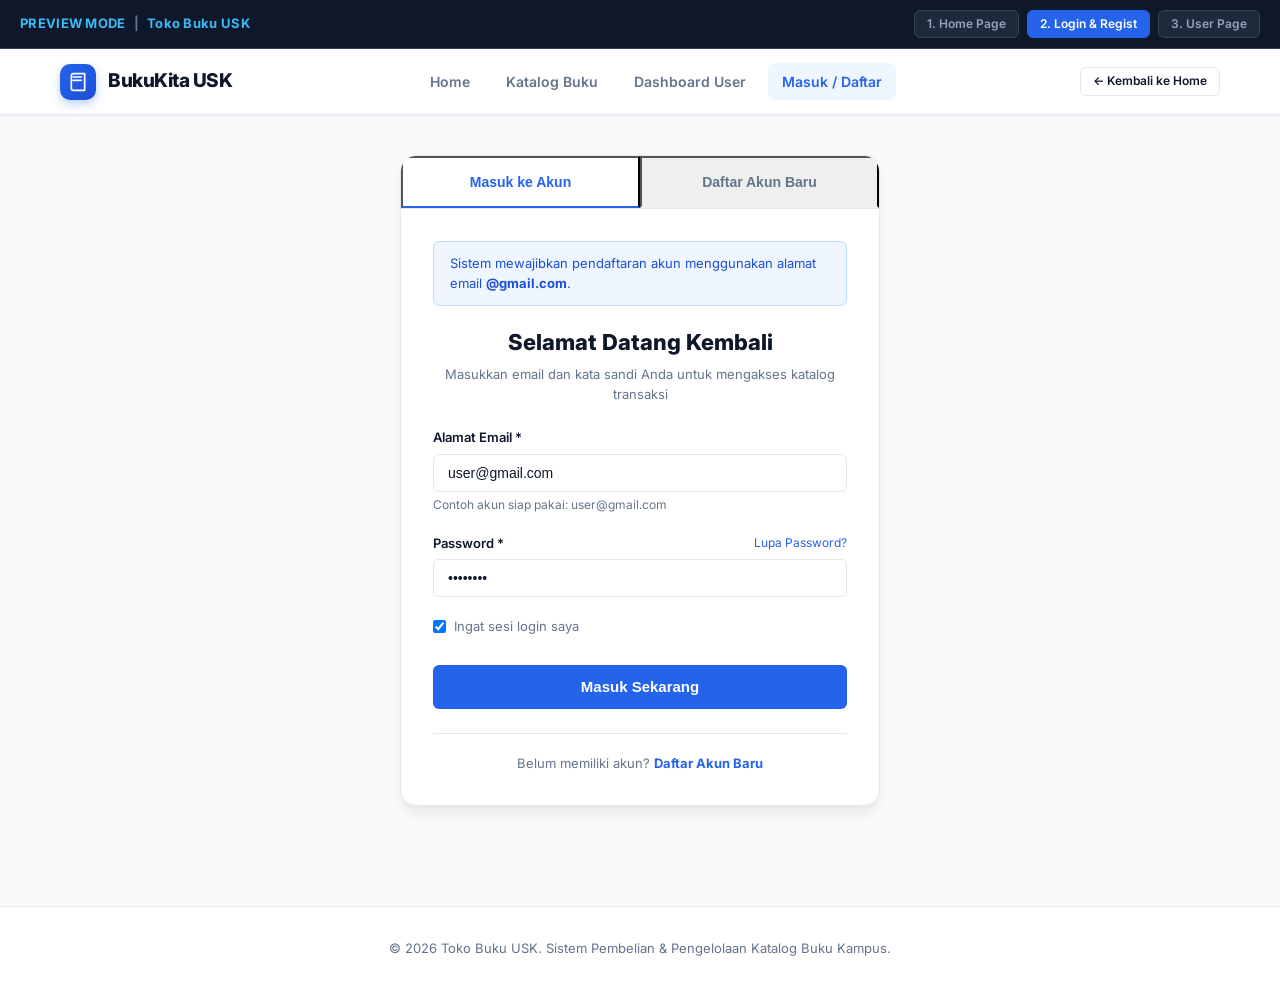
==== auth.html @ 853ed067 "first commit: frontend preview Toko Buku USK" ====
<!DOCTYPE html>
<html lang="id">
<head>
    <meta charset="UTF-8">
    <meta name="viewport" content="width=device-width, initial-scale=1.0">
    <title>Masuk &amp; Daftar Akun - Toko Buku USK</title>
    <link rel="preconnect" href="https://fonts.googleapis.com">
    <link rel="preconnect" href="https://fonts.gstatic.com" crossorigin>
    <link href="https://fonts.googleapis.com/css2?family=Inter:wght@400;500;600;700;800&display=swap" rel="stylesheet">
    <link rel="stylesheet" href="css/style.css">
</head>
<body>
    <div class="preview-bar">
        <div class="preview-bar-brand">
            <span>PREVIEW MODE</span>
            <span style="color: #64748b;">|</span>
            <span>Toko Buku USK</span>
        </div>
        <div class="preview-bar-links">
            <a href="index.html" class="preview-bar-link">1. Home Page</a>
            <a href="auth.html" class="preview-bar-link active">2. Login &amp; Regist</a>
            <a href="user.html" class="preview-bar-link">3. User Page</a>
        </div>
    </div>

    <header class="main-header">
        <div class="header-container">
            <a href="index.html" class="logo-brand">
                <div class="logo-icon">
                    <svg width="20" height="20" viewBox="0 0 24 24" fill="none" stroke="currentColor" stroke-width="2" stroke-linecap="round" stroke-linejoin="round"><path d="M4 19.5v-15A2.5 2.5 0 0 1 6.5 2H20v20H6.5a2.5 2.5 0 0 1-2.5-2.5Z"/><path d="M6 6h10"/><path d="M6 10h10"/></svg>
                </div>
                <span>BukuKita USK</span>
            </a>

            <nav class="main-nav">
                <a href="index.html" class="nav-item">Home</a>
                <a href="index.html#katalog" class="nav-item">Katalog Buku</a>
                <a href="user.html" class="nav-item">Dashboard User</a>
                <a href="auth.html" class="nav-item active">Masuk / Daftar</a>
            </nav>

            <div class="header-actions">
                <a href="index.html" class="btn btn-secondary btn-sm">&larr; Kembali ke Home</a>
            </div>
        </div>
    </header>

    <div class="auth-wrapper">
        <div class="auth-card">
            <div class="auth-tabs">
                <button type="button" class="auth-tab active" id="tab-btn-login" onclick="switchAuthTab('login')">
                    Masuk ke Akun
                </button>
                <button type="button" class="auth-tab" id="tab-btn-register" onclick="switchAuthTab('register')">
                    Daftar Akun Baru
                </button>
            </div>

            <div class="auth-body">
                <div id="auth-alert" class="alert alert-info" style="display: flex;">
                    <span>Sistem mewajibkan pendaftaran akun menggunakan alamat email <strong>@gmail.com</strong>.</span>
                </div>

                <div id="form-login-box">
                    <div style="margin-bottom: 24px; text-align: center;">
                        <h2 style="font-size: 22px; font-weight: 800; color: var(--text-main); margin-bottom: 6px;">Selamat Datang Kembali</h2>
                        <p style="font-size: 13px; color: var(--text-muted);">Masukkan email dan kata sandi Anda untuk mengakses katalog transaksi</p>
                    </div>

                    <form onsubmit="handleLoginSubmit(event)">
                        <div class="form-group">
                            <label class="form-label" for="login-email">Alamat Email *</label>
                            <input type="email" id="login-email" class="form-control" placeholder="user@gmail.com" value="user@gmail.com" required>
                            <div class="form-hint">Contoh akun siap pakai: user@gmail.com</div>
                        </div>

                        <div class="form-group">
                            <div style="display: flex; justify-content: space-between; align-items: center; margin-bottom: 6px;">
                                <label class="form-label" for="login-password" style="margin-bottom: 0;">Password *</label>
                                <a href="javascript:void(0)" onclick="showToast('Fitur reset password tersedia melalui kontak administrator')" style="font-size: 12px;">Lupa Password?</a>
                            </div>
                            <input type="password" id="login-password" class="form-control" value="user1234" required>
                        </div>

                        <div class="form-group" style="display: flex; align-items: center; gap: 8px;">
                            <input type="checkbox" id="remember-me" checked>
                            <label for="remember-me" style="font-size: 13px; color: var(--text-muted); cursor: pointer;">Ingat sesi login saya</label>
                        </div>

                        <button type="submit" class="btn btn-primary btn-block btn-lg" style="margin-top: 8px;">
                            Masuk Sekarang
                        </button>
                    </form>

                    <div style="margin-top: 24px; padding-top: 20px; border-top: 1px solid var(--border-color); text-align: center; font-size: 13px; color: var(--text-muted);">
                        Belum memiliki akun? <a href="javascript:void(0)" onclick="switchAuthTab('register')" style="font-weight: 700;">Daftar Akun Baru</a>
                    </div>
                </div>

                <div id="form-register-box" style="display: none;">
                    <div style="margin-bottom: 24px; text-align: center;">
                        <h2 style="font-size: 22px; font-weight: 800; color: var(--text-main); margin-bottom: 6px;">Buat Akun Pelanggan</h2>
                        <p style="font-size: 13px; color: var(--text-muted);">Daftarkan identitas Anda untuk memesan buku dan memantau status pesanan</p>
                    </div>

                    <form onsubmit="handleRegisterSubmit(event)">
                        <div class="form-group">
                            <label class="form-label" for="reg-nama">Nama Lengkap *</label>
                            <input type="text" id="reg-nama" class="form-control" placeholder="Contoh: Muhammad Fadhil" value="Muhammad Fadhil" required>
                        </div>

                        <div class="form-group">
                            <label class="form-label" for="reg-email">Alamat Email (@gmail.com) *</label>
                            <input type="email" id="reg-email" class="form-control" placeholder="nama.anda@gmail.com" value="fadhil.usk@gmail.com" required>
                            <div class="form-hint" style="color: #2563eb; font-weight: 600;">Wajib berakhiran domain @gmail.com</div>
                        </div>

                        <div class="form-group">
                            <label class="form-label" for="reg-password">Password (Minimal 8 Karakter) *</label>
                            <input type="password" id="reg-password" class="form-control" placeholder="Minimal 8 karakter" value="fadhil1234" required>
                        </div>

                        <div class="form-group">
                            <label class="form-label" for="reg-password-confirm">Konfirmasi Password *</label>
                            <input type="password" id="reg-password-confirm" class="form-control" placeholder="Ulangi password di atas" value="fadhil1234" required>
                        </div>

                        <div class="form-group" style="display: flex; align-items: flex-start; gap: 8px;">
                            <input type="checkbox" id="terms-agree" checked required style="margin-top: 3px;">
                            <label for="terms-agree" style="font-size: 12px; color: var(--text-muted); cursor: pointer; line-height: 1.4;">
                                Saya menyetujui seluruh ketentuan layanan dan privasi data pemesanan di Toko Buku USK.
                            </label>
                        </div>

                        <button type="submit" class="btn btn-primary btn-block btn-lg" style="margin-top: 8px;">
                            Daftarkan Akun
                        </button>
                    </form>

                    <div style="margin-top: 24px; padding-top: 20px; border-top: 1px solid var(--border-color); text-align: center; font-size: 13px; color: var(--text-muted);">
                        Sudah memiliki akun terdaftar? <a href="javascript:void(0)" onclick="switchAuthTab('login')" style="font-weight: 700;">Masuk di Sini</a>
                    </div>
                </div>
            </div>
        </div>
    </div>

    <footer class="footer">
        <p>&copy; 2026 Toko Buku USK. Sistem Pembelian &amp; Pengelolaan Katalog Buku Kampus.</p>
    </footer>

    <script src="js/app.js"></script>
</body>
</html>
---- css/style.css ----
:root {
    --primary: #2563eb;
    --primary-hover: #1d4ed8;
    --primary-light: #eff6ff;
    --primary-border: #bfdbfe;
    --success: #16a34a;
    --success-light: #f0fdf4;
    --success-border: #bbf7d0;
    --warning: #d97706;
    --warning-light: #fffbeb;
    --warning-border: #fde68a;
    --danger: #dc2626;
    --danger-light: #fef2f2;
    --danger-border: #fecaca;
    --background: #f8fafc;
    --surface: #ffffff;
    --surface-secondary: #f1f5f9;
    --text-main: #0f172a;
    --text-muted: #64748b;
    --text-light: #94a3b8;
    --border-color: #e2e8f0;
    --border-dark: #cbd5e1;
    --radius-sm: 6px;
    --radius: 10px;
    --radius-lg: 16px;
    --radius-full: 9999px;
    --shadow-sm: 0 1px 2px 0 rgba(0, 0, 0, 0.05);
    --shadow: 0 4px 6px -1px rgba(0, 0, 0, 0.06), 0 2px 4px -2px rgba(0, 0, 0, 0.04);
    --shadow-md: 0 10px 15px -3px rgba(0, 0, 0, 0.08), 0 4px 6px -4px rgba(0, 0, 0, 0.03);
    --shadow-lg: 0 20px 25px -5px rgba(0, 0, 0, 0.08), 0 8px 10px -6px rgba(0, 0, 0, 0.03);
    --transition: all 0.2s ease-in-out;
}

* {
    box-sizing: border-box;
    margin: 0;
    padding: 0;
}

body {
    font-family: 'Inter', system-ui, -apple-system, BlinkMacSystemFont, 'Segoe UI', Roboto, sans-serif;
    background-color: var(--background);
    color: var(--text-main);
    line-height: 1.5;
    -webkit-font-smoothing: antialiased;
}

a {
    color: var(--primary);
    text-decoration: none;
    transition: var(--transition);
}

a:hover {
    color: var(--primary-hover);
}

.preview-bar {
    background: #0f172a;
    color: #e2e8f0;
    font-size: 13px;
    padding: 10px 20px;
    display: flex;
    justify-content: space-between;
    align-items: center;
    border-bottom: 1px solid #334155;
    position: sticky;
    top: 0;
    z-index: 1000;
}

.preview-bar-brand {
    display: flex;
    align-items: center;
    gap: 8px;
    font-weight: 700;
    color: #38bdf8;
    letter-spacing: 0.3px;
}

.preview-bar-links {
    display: flex;
    gap: 8px;
}

.preview-bar-link {
    color: #94a3b8;
    padding: 4px 12px;
    border-radius: var(--radius-sm);
    font-size: 12px;
    font-weight: 600;
    background: #1e293b;
    border: 1px solid #334155;
    transition: var(--transition);
}

.preview-bar-link:hover,
.preview-bar-link.active {
    color: #ffffff;
    background: #2563eb;
    border-color: #2563eb;
}

.main-header {
    background: var(--surface);
    border-bottom: 1px solid var(--border-color);
    position: sticky;
    top: 41px;
    z-index: 900;
    box-shadow: var(--shadow-sm);
}

.header-container {
    max-width: 1200px;
    margin: 0 auto;
    padding: 14px 20px;
    display: flex;
    justify-content: space-between;
    align-items: center;
    gap: 20px;
}

.logo-brand {
    display: flex;
    align-items: center;
    gap: 12px;
    font-size: 19px;
    font-weight: 800;
    color: var(--text-main);
    letter-spacing: -0.5px;
}

.logo-icon {
    width: 36px;
    height: 36px;
    border-radius: var(--radius);
    background: linear-gradient(135deg, #2563eb, #1d4ed8);
    display: flex;
    align-items: center;
    justify-content: center;
    color: #ffffff;
    box-shadow: 0 4px 10px rgba(37, 99, 235, 0.3);
}

.main-nav {
    display: flex;
    align-items: center;
    gap: 8px;
}

.nav-item {
    padding: 8px 14px;
    font-size: 14px;
    font-weight: 600;
    color: var(--text-muted);
    border-radius: var(--radius-sm);
    transition: var(--transition);
}

.nav-item:hover,
.nav-item.active {
    color: var(--primary);
    background: var(--primary-light);
}

.header-actions {
    display: flex;
    align-items: center;
    gap: 12px;
}

.cart-button {
    position: relative;
    width: 40px;
    height: 40px;
    border-radius: var(--radius-sm);
    background: var(--surface-secondary);
    border: 1px solid var(--border-color);
    display: flex;
    align-items: center;
    justify-content: center;
    color: var(--text-main);
    cursor: pointer;
    transition: var(--transition);
}

.cart-button:hover {
    background: var(--primary-light);
    color: var(--primary);
    border-color: var(--primary-border);
}

.cart-count {
    position: absolute;
    top: -5px;
    right: -5px;
    background: var(--danger);
    color: #ffffff;
    font-size: 11px;
    font-weight: 800;
    width: 19px;
    height: 19px;
    border-radius: 50%;
    display: flex;
    align-items: center;
    justify-content: center;
    border: 2px solid var(--surface);
}

.user-profile-badge {
    display: flex;
    align-items: center;
    gap: 10px;
    padding: 6px 12px;
    background: var(--surface-secondary);
    border: 1px solid var(--border-color);
    border-radius: var(--radius-full);
}

.user-avatar {
    width: 28px;
    height: 28px;
    border-radius: 50%;
    background: var(--primary);
    color: #ffffff;
    font-size: 12px;
    font-weight: 700;
    display: flex;
    align-items: center;
    justify-content: center;
}

.user-name {
    font-size: 13px;
    font-weight: 600;
    color: var(--text-main);
}

.role-tag {
    font-size: 10px;
    font-weight: 700;
    padding: 2px 8px;
    border-radius: var(--radius-full);
    text-transform: uppercase;
    background: #dbeafe;
    color: #1e40af;
}

.btn {
    display: inline-flex;
    align-items: center;
    justify-content: center;
    gap: 8px;
    font-size: 14px;
    font-weight: 600;
    padding: 10px 18px;
    border-radius: var(--radius-sm);
    border: 1px solid transparent;
    cursor: pointer;
    transition: var(--transition);
    text-decoration: none;
    line-height: 1.2;
}

.btn-primary {
    background: var(--primary);
    color: #ffffff;
}

.btn-primary:hover {
    background: var(--primary-hover);
    color: #ffffff;
    box-shadow: 0 4px 12px rgba(37, 99, 235, 0.25);
}

.btn-secondary {
    background: var(--surface);
    color: var(--text-main);
    border-color: var(--border-color);
}

.btn-secondary:hover {
    background: var(--surface-secondary);
    color: var(--text-main);
}

.btn-success {
    background: var(--success);
    color: #ffffff;
}

.btn-success:hover {
    background: #15803d;
    color: #ffffff;
}

.btn-danger {
    background: var(--danger);
    color: #ffffff;
}

.btn-danger:hover {
    background: #b91c1c;
    color: #ffffff;
}

.btn-outline {
    background: transparent;
    color: var(--primary);
    border-color: var(--primary);
}

.btn-outline:hover {
    background: var(--primary-light);
    color: var(--primary-hover);
}

.btn-sm {
    padding: 6px 12px;
    font-size: 12px;
}

.btn-lg {
    padding: 12px 24px;
    font-size: 15px;
}

.btn-block {
    width: 100%;
}

.container {
    max-width: 1200px;
    margin: 0 auto;
    padding: 32px 20px;
}

.hero-section {
    background: linear-gradient(135deg, #1e3a8a, #0f172a);
    color: #ffffff;
    border-radius: var(--radius-lg);
    padding: 56px 40px;
    margin-bottom: 40px;
    position: relative;
    overflow: hidden;
    box-shadow: var(--shadow-lg);
}

.hero-content {
    max-width: 650px;
    position: relative;
    z-index: 2;
}

.hero-tag {
    display: inline-flex;
    align-items: center;
    gap: 6px;
    background: rgba(255, 255, 255, 0.12);
    border: 1px solid rgba(255, 255, 255, 0.2);
    color: #93c5fd;
    font-size: 12px;
    font-weight: 700;
    padding: 6px 14px;
    border-radius: var(--radius-full);
    margin-bottom: 20px;
    letter-spacing: 0.5px;
}

.hero-title {
    font-size: 38px;
    font-weight: 800;
    line-height: 1.2;
    margin-bottom: 16px;
    letter-spacing: -0.8px;
}

.hero-subtitle {
    font-size: 16px;
    color: #cbd5e1;
    margin-bottom: 28px;
    line-height: 1.6;
}

.hero-search-box {
    display: flex;
    gap: 8px;
    background: #ffffff;
    padding: 6px;
    border-radius: var(--radius);
    box-shadow: 0 10px 25px rgba(0, 0, 0, 0.2);
}

.hero-search-input {
    flex: 1;
    border: none;
    outline: none;
    padding: 10px 16px;
    font-size: 15px;
    color: var(--text-main);
    background: transparent;
}

.features-grid {
    display: grid;
    grid-template-columns: repeat(auto-fit, minmax(280px, 1fr));
    gap: 20px;
    margin-bottom: 40px;
}

.feature-card {
    background: var(--surface);
    border: 1px solid var(--border-color);
    border-radius: var(--radius);
    padding: 24px;
    display: flex;
    align-items: flex-start;
    gap: 16px;
    box-shadow: var(--shadow-sm);
    transition: var(--transition);
}

.feature-card:hover {
    transform: translateY(-2px);
    box-shadow: var(--shadow);
    border-color: var(--primary-border);
}

.feature-icon-wrapper {
    width: 44px;
    height: 44px;
    border-radius: var(--radius-sm);
    background: var(--primary-light);
    color: var(--primary);
    display: flex;
    align-items: center;
    justify-content: center;
    flex-shrink: 0;
}

.feature-title {
    font-size: 16px;
    font-weight: 700;
    color: var(--text-main);
    margin-bottom: 4px;
}

.feature-desc {
    font-size: 13px;
    color: var(--text-muted);
    line-height: 1.5;
}

.section-header {
    display: flex;
    justify-content: space-between;
    align-items: flex-end;
    margin-bottom: 24px;
    flex-wrap: wrap;
    gap: 16px;
}

.section-title {
    font-size: 24px;
    font-weight: 800;
    color: var(--text-main);
    letter-spacing: -0.5px;
}

.section-desc {
    font-size: 14px;
    color: var(--text-muted);
    margin-top: 4px;
}

.category-filter-bar {
    display: flex;
    gap: 8px;
    overflow-x: auto;
    padding-bottom: 8px;
    margin-bottom: 24px;
}

.category-pill {
    padding: 8px 16px;
    border-radius: var(--radius-full);
    font-size: 13px;
    font-weight: 600;
    background: var(--surface);
    color: var(--text-muted);
    border: 1px solid var(--border-color);
    cursor: pointer;
    white-space: nowrap;
    transition: var(--transition);
}

.category-pill:hover,
.category-pill.active {
    background: var(--primary);
    color: #ffffff;
    border-color: var(--primary);
    box-shadow: 0 4px 10px rgba(37, 99, 235, 0.2);
}

.book-grid {
    display: grid;
    grid-template-columns: repeat(auto-fill, minmax(260px, 1fr));
    gap: 24px;
    margin-bottom: 48px;
}

.book-card {
    background: var(--surface);
    border: 1px solid var(--border-color);
    border-radius: var(--radius);
    overflow: hidden;
    box-shadow: var(--shadow-sm);
    display: flex;
    flex-direction: column;
    transition: var(--transition);
}

.book-card:hover {
    transform: translateY(-4px);
    box-shadow: var(--shadow-md);
    border-color: var(--primary-border);
}

.book-cover {
    height: 180px;
    background: linear-gradient(135deg, #1e293b, #334155);
    position: relative;
    display: flex;
    align-items: center;
    justify-content: center;
    color: #ffffff;
    overflow: hidden;
}

.book-cover-pattern {
    position: absolute;
    inset: 0;
    opacity: 0.15;
    background-image: radial-gradient(#ffffff 1px, transparent 1px);
    background-size: 16px 16px;
}

.book-cover-content {
    position: relative;
    text-align: center;
    padding: 16px;
}

.book-cover-title {
    font-size: 16px;
    font-weight: 700;
    line-height: 1.3;
}

.book-category-badge {
    position: absolute;
    top: 12px;
    left: 12px;
    background: rgba(15, 23, 42, 0.75);
    backdrop-filter: blur(4px);
    color: #ffffff;
    font-size: 11px;
    font-weight: 600;
    padding: 4px 10px;
    border-radius: var(--radius-full);
    border: 1px solid rgba(255, 255, 255, 0.2);
}

.book-status-badge {
    position: absolute;
    top: 12px;
    right: 12px;
    font-size: 11px;
    font-weight: 700;
    padding: 4px 10px;
    border-radius: var(--radius-full);
}

.badge-tersedia {
    background: #dcfce7;
    color: #15803d;
}

.badge-habis {
    background: #fee2e2;
    color: #b91c1c;
}

.badge-pending {
    background: #fef3c7;
    color: #b45309;
}

.book-body {
    padding: 18px;
    display: flex;
    flex-direction: column;
    flex: 1;
}

.book-title {
    font-size: 16px;
    font-weight: 700;
    color: var(--text-main);
    margin-bottom: 4px;
    line-height: 1.4;
}

.book-author {
    font-size: 13px;
    color: var(--text-muted);
    margin-bottom: 12px;
}

.book-meta {
    font-size: 12px;
    color: var(--text-light);
    display: flex;
    justify-content: space-between;
    margin-bottom: 14px;
    padding-bottom: 12px;
    border-bottom: 1px solid var(--border-color);
}

.book-price-row {
    display: flex;
    justify-content: space-between;
    align-items: center;
    margin-top: auto;
    padding-top: 8px;
}

.book-price {
    font-size: 18px;
    font-weight: 800;
    color: var(--primary);
}

.auth-wrapper {
    min-height: calc(100vh - 180px);
    display: flex;
    align-items: center;
    justify-content: center;
    padding: 40px 20px;
}

.auth-card {
    background: var(--surface);
    border: 1px solid var(--border-color);
    border-radius: var(--radius-lg);
    box-shadow: var(--shadow-md);
    width: 100%;
    max-width: 480px;
    overflow: hidden;
}

.auth-tabs {
    display: flex;
    border-bottom: 1px solid var(--border-color);
    background: var(--surface-secondary);
}

.auth-tab {
    flex: 1;
    text-align: center;
    padding: 16px;
    font-size: 14px;
    font-weight: 700;
    color: var(--text-muted);
    cursor: pointer;
    border-bottom: 2px solid transparent;
    transition: var(--transition);
}

.auth-tab.active {
    color: var(--primary);
    background: var(--surface);
    border-bottom-color: var(--primary);
}

.auth-body {
    padding: 32px;
}

.form-group {
    margin-bottom: 20px;
}

.form-label {
    display: block;
    font-size: 13px;
    font-weight: 600;
    color: var(--text-main);
    margin-bottom: 6px;
}

.form-control {
    width: 100%;
    padding: 10px 14px;
    font-size: 14px;
    border: 1px solid var(--border-color);
    border-radius: var(--radius-sm);
    color: var(--text-main);
    background: var(--surface);
    transition: var(--transition);
    outline: none;
}

.form-control:focus {
    border-color: var(--primary);
    box-shadow: 0 0 0 3px rgba(37, 99, 235, 0.15);
}

.form-hint {
    font-size: 12px;
    color: var(--text-muted);
    margin-top: 4px;
}

.alert {
    padding: 12px 16px;
    border-radius: var(--radius-sm);
    font-size: 13px;
    margin-bottom: 20px;
    display: flex;
    align-items: center;
    justify-content: space-between;
    gap: 12px;
}

.alert-success {
    background: var(--success-light);
    color: #15803d;
    border: 1px solid var(--success-border);
}

.alert-danger {
    background: var(--danger-light);
    color: #b91c1c;
    border: 1px solid var(--danger-border);
}

.alert-info {
    background: var(--primary-light);
    color: #1d4ed8;
    border: 1px solid var(--primary-border);
}

.card {
    background: var(--surface);
    border: 1px solid var(--border-color);
    border-radius: var(--radius);
    padding: 24px;
    box-shadow: var(--shadow-sm);
    margin-bottom: 24px;
}

.stats-grid {
    display: grid;
    grid-template-columns: repeat(auto-fit, minmax(220px, 1fr));
    gap: 20px;
    margin-bottom: 28px;
}

.stat-card {
    background: var(--surface);
    border: 1px solid var(--border-color);
    border-radius: var(--radius);
    padding: 20px;
    display: flex;
    align-items: center;
    gap: 16px;
    box-shadow: var(--shadow-sm);
}

.stat-icon {
    width: 48px;
    height: 48px;
    border-radius: var(--radius);
    display: flex;
    align-items: center;
    justify-content: center;
    flex-shrink: 0;
}

.stat-val {
    font-size: 24px;
    font-weight: 800;
    color: var(--text-main);
    line-height: 1.2;
}

.stat-lbl {
    font-size: 12px;
    color: var(--text-muted);
    font-weight: 600;
    margin-top: 2px;
}

.tab-nav {
    display: flex;
    gap: 8px;
    border-bottom: 1px solid var(--border-color);
    margin-bottom: 24px;
    overflow-x: auto;
}

.tab-btn {
    padding: 12px 20px;
    font-size: 14px;
    font-weight: 700;
    color: var(--text-muted);
    border: none;
    background: transparent;
    cursor: pointer;
    border-bottom: 2px solid transparent;
    display: flex;
    align-items: center;
    gap: 8px;
    white-space: nowrap;
    transition: var(--transition);
}

.tab-btn:hover,
.tab-btn.active {
    color: var(--primary);
    border-bottom-color: var(--primary);
}

.table-responsive {
    overflow-x: auto;
}

.data-table {
    width: 100%;
    border-collapse: collapse;
    font-size: 13px;
    text-align: left;
}

.data-table th {
    background: var(--surface-secondary);
    color: var(--text-muted);
    font-weight: 700;
    padding: 12px 16px;
    border-bottom: 1px solid var(--border-color);
}

.data-table td {
    padding: 14px 16px;
    border-bottom: 1px solid var(--border-color);
    color: var(--text-main);
}

.data-table tr:hover {
    background: #f8fafc;
}

.toast {
    position: fixed;
    bottom: 24px;
    right: 24px;
    background: #0f172a;
    color: #ffffff;
    padding: 14px 20px;
    border-radius: var(--radius);
    box-shadow: var(--shadow-lg);
    font-size: 14px;
    font-weight: 600;
    display: flex;
    align-items: center;
    gap: 12px;
    z-index: 2000;
    opacity: 0;
    transform: translateY(20px);
    transition: var(--transition);
    pointer-events: none;
}

.toast.show {
    opacity: 1;
    transform: translateY(0);
    pointer-events: auto;
}

.footer {
    background: var(--surface);
    border-top: 1px solid var(--border-color);
    padding: 32px 20px;
    text-align: center;
    font-size: 13px;
    color: var(--text-muted);
    margin-top: 60px;
}

@media (max-width: 768px) {
    .header-container {
        flex-direction: column;
        align-items: flex-start;
    }
    .main-nav {
        width: 100%;
        overflow-x: auto;
        padding-bottom: 8px;
    }
    .hero-title {
        font-size: 28px;
    }
    .hero-section {
        padding: 36px 20px;
    }
}
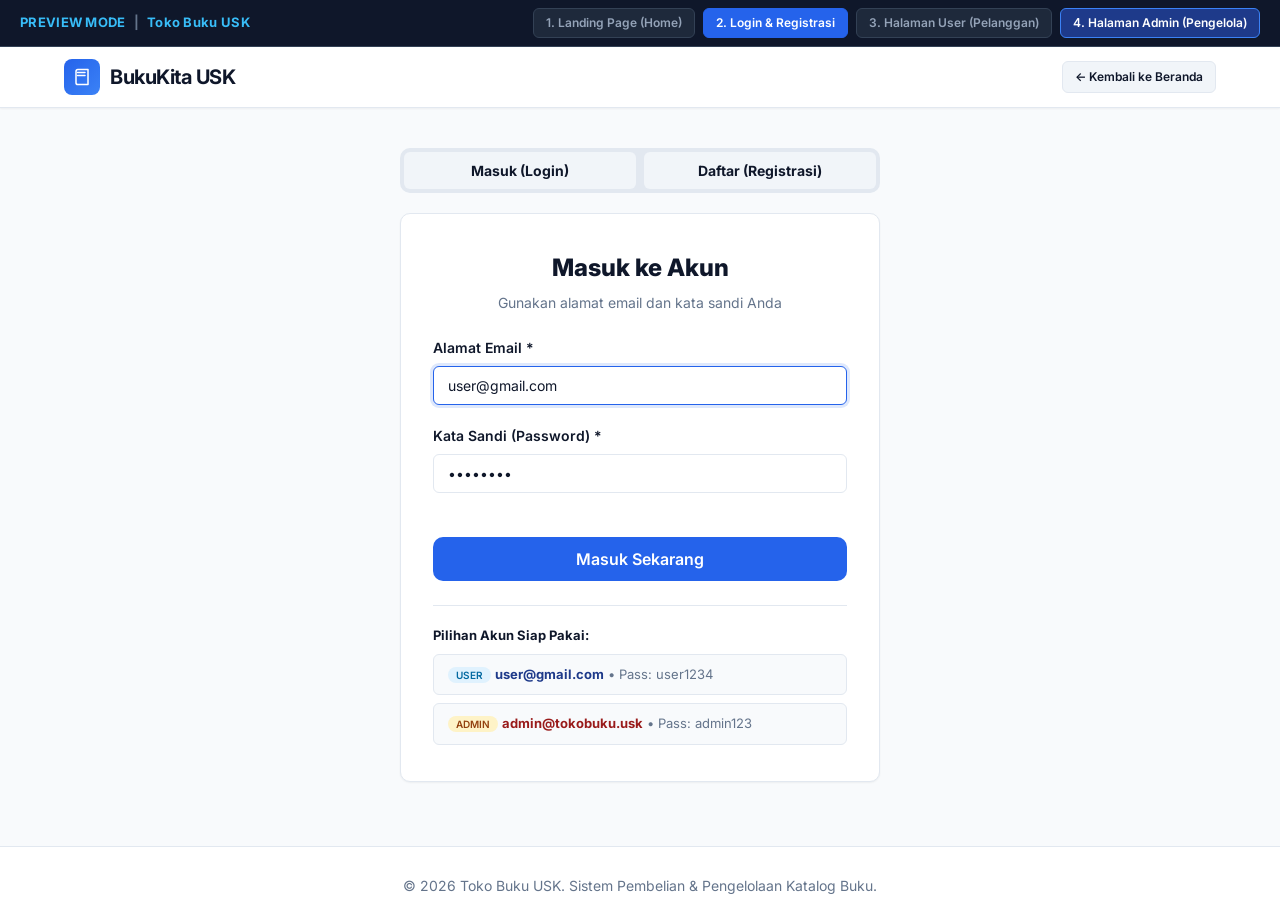
==== commit 6082fccf: "feat: sinkronisasi antarmuka identik dengan website asli dan tambah preview admin" ====
--- a/auth.html
+++ b/auth.html
@@ -17,139 +17,123 @@
             <span>Toko Buku USK</span>
         </div>
         <div class="preview-bar-links">
-            <a href="index.html" class="preview-bar-link">1. Home Page</a>
-            <a href="auth.html" class="preview-bar-link active">2. Login &amp; Regist</a>
-            <a href="user.html" class="preview-bar-link">3. User Page</a>
+            <a href="index.html" class="preview-bar-link">1. Landing Page (Home)</a>
+            <a href="auth.html" class="preview-bar-link active">2. Login &amp; Registrasi</a>
+            <a href="user.html" class="preview-bar-link">3. Halaman User (Pelanggan)</a>
+            <a href="admin.html" class="preview-bar-link" style="background: #1e3a8a; border-color: #3b82f6; color: #ffffff;">4. Halaman Admin (Pengelola)</a>
         </div>
     </div>
 
-    <header class="main-header">
-        <div class="header-container">
-            <a href="index.html" class="logo-brand">
-                <div class="logo-icon">
-                    <svg width="20" height="20" viewBox="0 0 24 24" fill="none" stroke="currentColor" stroke-width="2" stroke-linecap="round" stroke-linejoin="round"><path d="M4 19.5v-15A2.5 2.5 0 0 1 6.5 2H20v20H6.5a2.5 2.5 0 0 1-2.5-2.5Z"/><path d="M6 6h10"/><path d="M6 10h10"/></svg>
+    <header class="navbar">
+        <div class="nav-container">
+            <a href="index.html" class="nav-brand">
+                <div class="nav-brand-icon">
+                    <svg width="18" height="18" viewBox="0 0 24 24" fill="none" stroke="currentColor" stroke-width="2" stroke-linecap="round" stroke-linejoin="round" style="color: #ffffff;"><path d="M4 19.5v-15A2.5 2.5 0 0 1 6.5 2H20v20H6.5a2.5 2.5 0 0 1-2.5-2.5Z"/><path d="M6 6h10"/><path d="M6 10h10"/></svg>
                 </div>
                 <span>BukuKita USK</span>
             </a>
 
-            <nav class="main-nav">
-                <a href="index.html" class="nav-item">Home</a>
-                <a href="index.html#katalog" class="nav-item">Katalog Buku</a>
-                <a href="user.html" class="nav-item">Dashboard User</a>
-                <a href="auth.html" class="nav-item active">Masuk / Daftar</a>
+            <nav class="nav-menu">
             </nav>
 
-            <div class="header-actions">
-                <a href="index.html" class="btn btn-secondary btn-sm">&larr; Kembali ke Home</a>
+            <div class="nav-right">
+                <a href="index.html" class="btn btn-secondary btn-sm">&larr; Kembali ke Beranda</a>
             </div>
         </div>
     </header>
 
-    <div class="auth-wrapper">
-        <div class="auth-card">
-            <div class="auth-tabs">
-                <button type="button" class="auth-tab active" id="tab-btn-login" onclick="switchAuthTab('login')">
-                    Masuk ke Akun
+    <main class="container" style="flex: 1; display: flex; align-items: center; justify-content: center; padding: 40px 20px;">
+        <div style="width: 100%; max-width: 480px;">
+            <div style="display: flex; gap: 8px; margin-bottom: 20px; background: #e2e8f0; padding: 4px; border-radius: var(--radius);">
+                <button type="button" id="auth-tab-login" class="btn btn-secondary active" style="flex: 1; border: none; padding: 10px; font-weight: 700;" onclick="switchAuthTab('login')">
+                    Masuk (Login)
                 </button>
-                <button type="button" class="auth-tab" id="tab-btn-register" onclick="switchAuthTab('register')">
-                    Daftar Akun Baru
+                <button type="button" id="auth-tab-regist" class="btn btn-secondary" style="flex: 1; border: none; padding: 10px; font-weight: 700;" onclick="switchAuthTab('regist')">
+                    Daftar (Registrasi)
                 </button>
             </div>
 
-            <div class="auth-body">
-                <div id="auth-alert" class="alert alert-info" style="display: flex;">
-                    <span>Sistem mewajibkan pendaftaran akun menggunakan alamat email <strong>@gmail.com</strong>.</span>
+            <div id="auth-alert" class="alert alert-info" style="display: none;"></div>
+
+            <div id="box-login" class="card" style="padding: 36px 32px;">
+                <div style="text-align: center; margin-bottom: 24px;">
+                    <h1 style="font-size: 24px; font-weight: 800; color: var(--text-main); margin-bottom: 6px;">Masuk ke Akun</h1>
+                    <p style="font-size: 14px; color: var(--text-muted);">Gunakan alamat email dan kata sandi Anda</p>
                 </div>
 
-                <div id="form-login-box">
-                    <div style="margin-bottom: 24px; text-align: center;">
-                        <h2 style="font-size: 22px; font-weight: 800; color: var(--text-main); margin-bottom: 6px;">Selamat Datang Kembali</h2>
-                        <p style="font-size: 13px; color: var(--text-muted);">Masukkan email dan kata sandi Anda untuk mengakses katalog transaksi</p>
+                <form onsubmit="handleLoginDemo(event)">
+                    <div class="form-group">
+                        <label class="form-label" for="input-email">Alamat Email *</label>
+                        <input type="email" id="input-email" class="form-control" placeholder="user@gmail.com atau admin@tokobuku.usk" value="user@gmail.com" required autofocus>
                     </div>
 
-                    <form onsubmit="handleLoginSubmit(event)">
-                        <div class="form-group">
-                            <label class="form-label" for="login-email">Alamat Email *</label>
-                            <input type="email" id="login-email" class="form-control" placeholder="user@gmail.com" value="user@gmail.com" required>
-                            <div class="form-hint">Contoh akun siap pakai: user@gmail.com</div>
-                        </div>
-
-                        <div class="form-group">
-                            <div style="display: flex; justify-content: space-between; align-items: center; margin-bottom: 6px;">
-                                <label class="form-label" for="login-password" style="margin-bottom: 0;">Password *</label>
-                                <a href="javascript:void(0)" onclick="showToast('Fitur reset password tersedia melalui kontak administrator')" style="font-size: 12px;">Lupa Password?</a>
-                            </div>
-                            <input type="password" id="login-password" class="form-control" value="user1234" required>
-                        </div>
-
-                        <div class="form-group" style="display: flex; align-items: center; gap: 8px;">
-                            <input type="checkbox" id="remember-me" checked>
-                            <label for="remember-me" style="font-size: 13px; color: var(--text-muted); cursor: pointer;">Ingat sesi login saya</label>
-                        </div>
-
-                        <button type="submit" class="btn btn-primary btn-block btn-lg" style="margin-top: 8px;">
-                            Masuk Sekarang
-                        </button>
-                    </form>
-
-                    <div style="margin-top: 24px; padding-top: 20px; border-top: 1px solid var(--border-color); text-align: center; font-size: 13px; color: var(--text-muted);">
-                        Belum memiliki akun? <a href="javascript:void(0)" onclick="switchAuthTab('register')" style="font-weight: 700;">Daftar Akun Baru</a>
-                    </div>
-                </div>
-
-                <div id="form-register-box" style="display: none;">
-                    <div style="margin-bottom: 24px; text-align: center;">
-                        <h2 style="font-size: 22px; font-weight: 800; color: var(--text-main); margin-bottom: 6px;">Buat Akun Pelanggan</h2>
-                        <p style="font-size: 13px; color: var(--text-muted);">Daftarkan identitas Anda untuk memesan buku dan memantau status pesanan</p>
+                    <div class="form-group">
+                        <label class="form-label" for="input-password">Kata Sandi (Password) *</label>
+                        <input type="password" id="input-password" class="form-control" value="user1234" required>
                     </div>
 
-                    <form onsubmit="handleRegisterSubmit(event)">
-                        <div class="form-group">
-                            <label class="form-label" for="reg-nama">Nama Lengkap *</label>
-                            <input type="text" id="reg-nama" class="form-control" placeholder="Contoh: Muhammad Fadhil" value="Muhammad Fadhil" required>
-                        </div>
+                    <button type="submit" class="btn btn-primary btn-block btn-lg" style="margin-top: 24px;">
+                        Masuk Sekarang
+                    </button>
+                </form>
 
-                        <div class="form-group">
-                            <label class="form-label" for="reg-email">Alamat Email (@gmail.com) *</label>
-                            <input type="email" id="reg-email" class="form-control" placeholder="nama.anda@gmail.com" value="fadhil.usk@gmail.com" required>
-                            <div class="form-hint" style="color: #2563eb; font-weight: 600;">Wajib berakhiran domain @gmail.com</div>
-                        </div>
-
-                        <div class="form-group">
-                            <label class="form-label" for="reg-password">Password (Minimal 8 Karakter) *</label>
-                            <input type="password" id="reg-password" class="form-control" placeholder="Minimal 8 karakter" value="fadhil1234" required>
-                        </div>
-
-                        <div class="form-group">
-                            <label class="form-label" for="reg-password-confirm">Konfirmasi Password *</label>
-                            <input type="password" id="reg-password-confirm" class="form-control" placeholder="Ulangi password di atas" value="fadhil1234" required>
-                        </div>
-
-                        <div class="form-group" style="display: flex; align-items: flex-start; gap: 8px;">
-                            <input type="checkbox" id="terms-agree" checked required style="margin-top: 3px;">
-                            <label for="terms-agree" style="font-size: 12px; color: var(--text-muted); cursor: pointer; line-height: 1.4;">
-                                Saya menyetujui seluruh ketentuan layanan dan privasi data pemesanan di Toko Buku USK.
-                            </label>
-                        </div>
-
-                        <button type="submit" class="btn btn-primary btn-block btn-lg" style="margin-top: 8px;">
-                            Daftarkan Akun
-                        </button>
-                    </form>
-
-                    <div style="margin-top: 24px; padding-top: 20px; border-top: 1px solid var(--border-color); text-align: center; font-size: 13px; color: var(--text-muted);">
-                        Sudah memiliki akun terdaftar? <a href="javascript:void(0)" onclick="switchAuthTab('login')" style="font-weight: 700;">Masuk di Sini</a>
+                <div style="margin-top: 24px; padding-top: 20px; border-top: 1px solid var(--border-color); font-size: 13px; color: var(--text-muted);">
+                    <div style="font-weight: 700; color: var(--text-main); margin-bottom: 8px;">Pilihan Akun Siap Pakai:</div>
+                    <div style="background: var(--background); padding: 10px 14px; border-radius: var(--radius-sm); border: 1px solid var(--border-color); margin-bottom: 8px;">
+                        <span class="role-pill user" style="font-size: 10px;">USER</span>
+                        <code style="font-weight: 700; color: #1e3a8a;">user@gmail.com</code> &bull; Pass: <code>user1234</code>
+                    </div>
+                    <div style="background: var(--background); padding: 10px 14px; border-radius: var(--radius-sm); border: 1px solid var(--border-color);">
+                        <span class="role-pill admin" style="font-size: 10px;">ADMIN</span>
+                        <code style="font-weight: 700; color: #991b1b;">admin@tokobuku.usk</code> &bull; Pass: <code>admin123</code>
                     </div>
                 </div>
             </div>
+
+            <div id="box-regist" class="card" style="padding: 36px 32px; display: none;">
+                <div style="text-align: center; margin-bottom: 24px;">
+                    <h1 style="font-size: 24px; font-weight: 800; color: var(--text-main); margin-bottom: 6px;">Daftar Akun Baru</h1>
+                    <p style="font-size: 14px; color: var(--text-muted);">Daftarkan akun pelanggan untuk mulai memesan buku</p>
+                </div>
+
+                <form onsubmit="handleRegistDemo(event)">
+                    <div class="form-group">
+                        <label class="form-label" for="reg-nama">Nama Lengkap *</label>
+                        <input type="text" id="reg-nama" class="form-control" placeholder="Contoh: Muhammad Fadhil" value="Muhammad Fadhil" required>
+                    </div>
+
+                    <div class="form-group">
+                        <label class="form-label" for="reg-email">Alamat Email (@gmail.com) *</label>
+                        <input type="email" id="reg-email" class="form-control" placeholder="nama.anda@gmail.com" value="fadhil.usk@gmail.com" required>
+                        <span style="font-size: 12px; color: var(--primary); font-weight: 600; display: block; margin-top: 4px;">Pendaftaran wajib menggunakan alamat email @gmail.com</span>
+                    </div>
+
+                    <div class="form-group">
+                        <label class="form-label" for="reg-pass">Password (Minimal 8 Karakter) *</label>
+                        <input type="password" id="reg-pass" class="form-control" value="fadhil1234" required>
+                    </div>
+
+                    <div class="form-group">
+                        <label class="form-label" for="reg-confirm">Konfirmasi Password *</label>
+                        <input type="password" id="reg-confirm" class="form-control" value="fadhil1234" required>
+                    </div>
+
+                    <button type="submit" class="btn btn-primary btn-block btn-lg" style="margin-top: 24px;">
+                        Daftar Akun
+                    </button>
+                </form>
+
+                <div style="margin-top: 24px; padding-top: 18px; border-top: 1px solid var(--border-color); text-align: center; font-size: 13px; color: var(--text-muted);">
+                    Sudah memiliki akun? <a href="javascript:void(0)" onclick="switchAuthTab('login')" style="font-weight: 700;">Masuk di Sini</a>
+                </div>
+            </div>
         </div>
-    </div>
+    </main>
 
     <footer class="footer">
-        <p>&copy; 2026 Toko Buku USK. Sistem Pembelian &amp; Pengelolaan Katalog Buku Kampus.</p>
+        <p>&copy; 2026 Toko Buku USK. Sistem Pembelian &amp; Pengelolaan Katalog Buku.</p>
     </footer>
 
     <script src="js/app.js"></script>
 </body>
 </html>
-
--- a/css/style.css
+++ b/css/style.css
@@ -3,63 +3,868 @@
     --primary-hover: #1d4ed8;
     --primary-light: #eff6ff;
     --primary-border: #bfdbfe;
-    --success: #16a34a;
-    --success-light: #f0fdf4;
-    --success-border: #bbf7d0;
-    --warning: #d97706;
-    --warning-light: #fffbeb;
-    --warning-border: #fde68a;
-    --danger: #dc2626;
-    --danger-light: #fef2f2;
-    --danger-border: #fecaca;
+    --secondary: #475569;
     --background: #f8fafc;
     --surface: #ffffff;
-    --surface-secondary: #f1f5f9;
     --text-main: #0f172a;
     --text-muted: #64748b;
-    --text-light: #94a3b8;
     --border-color: #e2e8f0;
-    --border-dark: #cbd5e1;
+    --danger: #ef4444;
+    --danger-light: #fef2f2;
+    --success: #10b981;
+    --success-light: #ecfdf5;
+    --warning: #f59e0b;
+    --warning-light: #fffbeb;
+    --info: #0ea5e9;
+    --info-light: #f0f9ff;
+    --shadow-sm: 0 1px 2px 0 rgba(0, 0, 0, 0.05);
+    --shadow: 0 4px 6px -1px rgba(0, 0, 0, 0.07), 0 2px 4px -2px rgba(0, 0, 0, 0.05);
+    --shadow-md: 0 10px 15px -3px rgba(0, 0, 0, 0.08), 0 4px 6px -4px rgba(0, 0, 0, 0.04);
+    --shadow-lg: 0 20px 25px -5px rgba(0, 0, 0, 0.08), 0 8px 10px -6px rgba(0, 0, 0, 0.04);
     --radius-sm: 6px;
     --radius: 10px;
     --radius-lg: 16px;
     --radius-full: 9999px;
-    --shadow-sm: 0 1px 2px 0 rgba(0, 0, 0, 0.05);
-    --shadow: 0 4px 6px -1px rgba(0, 0, 0, 0.06), 0 2px 4px -2px rgba(0, 0, 0, 0.04);
-    --shadow-md: 0 10px 15px -3px rgba(0, 0, 0, 0.08), 0 4px 6px -4px rgba(0, 0, 0, 0.03);
-    --shadow-lg: 0 20px 25px -5px rgba(0, 0, 0, 0.08), 0 8px 10px -6px rgba(0, 0, 0, 0.03);
-    --transition: all 0.2s ease-in-out;
 }
 
 * {
-    box-sizing: border-box;
     margin: 0;
     padding: 0;
+    box-sizing: border-box;
+    font-family: 'Inter', -apple-system, BlinkMacSystemFont, "Segoe UI", Roboto, sans-serif;
 }
 
 body {
-    font-family: 'Inter', system-ui, -apple-system, BlinkMacSystemFont, 'Segoe UI', Roboto, sans-serif;
     background-color: var(--background);
     color: var(--text-main);
     line-height: 1.5;
-    -webkit-font-smoothing: antialiased;
+    min-height: 100vh;
+    display: flex;
+    flex-direction: column;
 }
 
 a {
     color: var(--primary);
     text-decoration: none;
-    transition: var(--transition);
+    transition: all 0.2s ease;
 }
 
 a:hover {
     color: var(--primary-hover);
 }
+
+.navbar {
+    background: var(--surface);
+    border-bottom: 1px solid var(--border-color);
+    position: sticky;
+    top: 0;
+    z-index: 50;
+    box-shadow: var(--shadow-sm);
+}
+
+.nav-container {
+    max-width: 1200px;
+    margin: 0 auto;
+    padding: 12px 24px;
+    display: flex;
+    align-items: center;
+    justify-content: space-between;
+    gap: 20px;
+}
+
+.nav-brand {
+    display: flex;
+    align-items: center;
+    gap: 10px;
+    text-decoration: none;
+    color: var(--text-main);
+    font-size: 20px;
+    font-weight: 700;
+    letter-spacing: -0.5px;
+}
+
+.nav-brand-icon {
+    width: 36px;
+    height: 36px;
+    background: linear-gradient(135deg, var(--primary), #3b82f6);
+    color: #fff;
+    border-radius: 8px;
+    display: flex;
+    align-items: center;
+    justify-content: center;
+    font-size: 20px;
+}
+
+.nav-menu {
+    display: flex;
+    align-items: center;
+    gap: 8px;
+    list-style: none;
+}
+
+.nav-link {
+    color: var(--text-muted);
+    font-size: 14px;
+    font-weight: 500;
+    padding: 8px 14px;
+    border-radius: var(--radius-sm);
+    transition: all 0.15s ease;
+}
+
+.nav-link:hover, .nav-link.active {
+    color: var(--primary);
+    background: var(--primary-light);
+}
+
+.nav-right {
+    display: flex;
+    align-items: center;
+    gap: 12px;
+}
+
+.cart-btn {
+    position: relative;
+    display: flex;
+    align-items: center;
+    justify-content: center;
+    width: 40px;
+    height: 40px;
+    border-radius: var(--radius-sm);
+    background: var(--background);
+    border: 1px solid var(--border-color);
+    color: var(--text-main);
+    transition: all 0.2s;
+}
+
+.cart-btn:hover {
+    background: var(--primary-light);
+    border-color: var(--primary-border);
+    color: var(--primary);
+}
+
+.cart-badge {
+    position: absolute;
+    top: -5px;
+    right: -5px;
+    background: var(--primary);
+    color: #fff;
+    font-size: 11px;
+    font-weight: 700;
+    min-width: 18px;
+    height: 18px;
+    border-radius: var(--radius-full);
+    display: flex;
+    align-items: center;
+    justify-content: center;
+    padding: 0 4px;
+}
+
+.user-badge {
+    display: flex;
+    align-items: center;
+    gap: 8px;
+    padding: 6px 12px;
+    background: var(--background);
+    border: 1px solid var(--border-color);
+    border-radius: var(--radius-full);
+    font-size: 13px;
+    font-weight: 500;
+}
+
+.role-pill {
+    padding: 2px 8px;
+    border-radius: var(--radius-full);
+    font-size: 11px;
+    font-weight: 600;
+    text-transform: uppercase;
+}
+
+.role-pill.admin {
+    background: #fef3c7;
+    color: #92400e;
+}
+
+.role-pill.user {
+    background: #e0f2fe;
+    color: #0369a1;
+}
+
+.container {
+    max-width: 1200px;
+    margin: 0 auto;
+    padding: 32px 24px;
+    width: 100%;
+    flex: 1;
+}
+
+.hero-section {
+    background: linear-gradient(135deg, #1e3a8a 0%, #2563eb 100%);
+    border-radius: var(--radius-lg);
+    padding: 48px;
+    color: #ffffff;
+    margin-bottom: 36px;
+    box-shadow: var(--shadow-md);
+    position: relative;
+    overflow: hidden;
+}
+
+.hero-title {
+    font-size: 32px;
+    font-weight: 800;
+    letter-spacing: -0.5px;
+    margin-bottom: 12px;
+}
+
+.hero-subtitle {
+    font-size: 16px;
+    color: #bfdbfe;
+    max-width: 600px;
+    margin-bottom: 24px;
+}
+
+.section-header {
+    display: flex;
+    align-items: center;
+    justify-content: space-between;
+    margin-bottom: 24px;
+    flex-wrap: wrap;
+    gap: 16px;
+}
+
+.section-title {
+    font-size: 22px;
+    font-weight: 700;
+    color: var(--text-main);
+    display: flex;
+    align-items: center;
+    gap: 8px;
+}
+
+.filter-pills {
+    display: flex;
+    gap: 8px;
+    flex-wrap: wrap;
+    margin-bottom: 24px;
+}
+
+.filter-pill {
+    padding: 8px 16px;
+    border-radius: var(--radius-full);
+    font-size: 13px;
+    font-weight: 500;
+    background: var(--surface);
+    border: 1px solid var(--border-color);
+    color: var(--text-muted);
+    cursor: pointer;
+    transition: all 0.2s;
+    text-decoration: none;
+}
+
+.filter-pill:hover, .filter-pill.active {
+    background: var(--primary);
+    color: #fff;
+    border-color: var(--primary);
+}
+
+.tokopedia-grid {
+    display: grid;
+    grid-template-columns: repeat(auto-fill, minmax(200px, 1fr));
+    gap: 16px;
+    margin-bottom: 36px;
+}
+
+.tokopedia-card {
+    background: #ffffff;
+    border-radius: 9px;
+    border: 1px solid #e5e7eb;
+    overflow: hidden;
+    display: flex;
+    flex-direction: column;
+    text-decoration: none;
+    color: var(--text-main);
+    box-shadow: 0 1px 4px rgba(0, 0, 0, 0.05);
+    transition: transform 0.2s cubic-bezier(0.2, 0.8, 0.2, 1), box-shadow 0.2s cubic-bezier(0.2, 0.8, 0.2, 1);
+    position: relative;
+}
+
+.tokopedia-card:hover {
+    transform: translateY(-4px);
+    box-shadow: 0 8px 16px -2px rgba(0, 0, 0, 0.1);
+    border-color: #cbd5e1;
+}
+
+.tokopedia-thumb {
+    width: 100%;
+    aspect-ratio: 1 / 1;
+    background: #f1f5f9;
+    position: relative;
+    overflow: hidden;
+    display: flex;
+    align-items: center;
+    justify-content: center;
+}
+
+.tokopedia-thumb img {
+    width: 100%;
+    height: 100%;
+    object-fit: cover;
+    transition: transform 0.3s ease;
+}
+
+.tokopedia-card:hover .tokopedia-thumb img {
+    transform: scale(1.04);
+}
+
+.tokopedia-body {
+    padding: 10px 12px 14px;
+    display: flex;
+    flex-direction: column;
+    flex: 1;
+}
+
+.tokopedia-title {
+    font-size: 13px;
+    font-weight: 500;
+    color: #2e3137;
+    line-height: 1.4;
+    margin-bottom: 6px;
+    display: -webkit-box;
+    -webkit-line-clamp: 2;
+    -webkit-box-orient: vertical;
+    overflow: hidden;
+    min-height: 36px;
+}
+
+.tokopedia-price {
+    font-size: 16px;
+    font-weight: 800;
+    color: #1e293b;
+    margin-bottom: 6px;
+    letter-spacing: -0.3px;
+}
+
+.tokopedia-meta {
+    font-size: 11px;
+    color: #64748b;
+    margin-bottom: 6px;
+    white-space: nowrap;
+    overflow: hidden;
+    text-overflow: ellipsis;
+}
+
+.tokopedia-footer {
+    margin-top: auto;
+    display: flex;
+    align-items: center;
+    justify-content: space-between;
+    font-size: 11px;
+    color: #64748b;
+    padding-top: 6px;
+}
+
+.tokopedia-badge-stock {
+    font-size: 10px;
+    font-weight: 600;
+    padding: 2px 6px;
+    border-radius: 4px;
+}
+
+.tokopedia-badge-stock.in {
+    background: #ecfdf5;
+    color: #047857;
+}
+
+.tokopedia-badge-stock.out {
+    background: #fef2f2;
+    color: #b91c1c;
+}
+
+.btn {
+    display: inline-flex;
+    align-items: center;
+    justify-content: center;
+    gap: 8px;
+    padding: 9px 18px;
+    border-radius: var(--radius-sm);
+    font-size: 14px;
+    font-weight: 600;
+    cursor: pointer;
+    border: none;
+    transition: all 0.2s;
+    text-decoration: none;
+}
+
+.btn-primary {
+    background: var(--primary);
+    color: #fff;
+}
+
+.btn-primary:hover {
+    background: var(--primary-hover);
+    color: #fff;
+}
+
+.btn-secondary {
+    background: #f1f5f9;
+    color: var(--text-main);
+    border: 1px solid var(--border-color);
+}
+
+.btn-secondary:hover {
+    background: #e2e8f0;
+}
+
+.btn-danger {
+    background: var(--danger);
+    color: #fff;
+}
+
+.btn-danger:hover {
+    background: #dc2626;
+    color: #fff;
+}
+
+.btn-sm {
+    padding: 6px 12px;
+    font-size: 12px;
+}
+
+.btn-lg {
+    padding: 12px 24px;
+    font-size: 16px;
+    border-radius: var(--radius);
+}
+
+.btn-block {
+    width: 100%;
+}
+
+.card {
+    background: var(--surface);
+    border-radius: var(--radius);
+    border: 1px solid var(--border-color);
+    box-shadow: var(--shadow-sm);
+    padding: 24px;
+    margin-bottom: 24px;
+}
+
+.table-responsive {
+    overflow-x: auto;
+    border-radius: var(--radius);
+    border: 1px solid var(--border-color);
+    background: var(--surface);
+}
+
+.data-table {
+    width: 100%;
+    border-collapse: collapse;
+    text-align: left;
+    font-size: 14px;
+}
+
+.data-table th {
+    background: #f8fafc;
+    color: var(--text-muted);
+    font-weight: 600;
+    padding: 14px 18px;
+    border-bottom: 1px solid var(--border-color);
+    text-transform: uppercase;
+    font-size: 12px;
+    letter-spacing: 0.5px;
+}
+
+.data-table td {
+    padding: 16px 18px;
+    border-bottom: 1px solid var(--border-color);
+    color: var(--text-main);
+    vertical-align: middle;
+}
+
+.data-table tr:last-child td {
+    border-bottom: none;
+}
+
+.data-table tr:hover td {
+    background: #f8fafc;
+}
+
+.status-badge {
+    display: inline-flex;
+    align-items: center;
+    gap: 6px;
+    padding: 4px 10px;
+    border-radius: var(--radius-full);
+    font-size: 12px;
+    font-weight: 600;
+}
+
+.badge-success {
+    background: var(--success-light);
+    color: #065f46;
+}
+
+.badge-warning {
+    background: var(--warning-light);
+    color: #92400e;
+}
+
+.badge-danger {
+    background: var(--danger-light);
+    color: #991b1b;
+}
+
+.badge-info {
+    background: var(--info-light);
+    color: #0369a1;
+}
+
+.badge-secondary {
+    background: #f1f5f9;
+    color: #475569;
+}
+
+.alert {
+    padding: 14px 20px;
+    border-radius: var(--radius-sm);
+    margin-bottom: 20px;
+    font-size: 14px;
+    display: flex;
+    align-items: center;
+    justify-content: space-between;
+}
+
+.alert-success {
+    background: var(--success-light);
+    color: #065f46;
+    border: 1px solid #a7f3d0;
+}
+
+.alert-danger {
+    background: var(--danger-light);
+    color: #991b1b;
+    border: 1px solid #fecaca;
+}
+
+.form-group {
+    margin-bottom: 20px;
+}
+
+.form-label {
+    display: block;
+    margin-bottom: 8px;
+    font-size: 14px;
+    font-weight: 600;
+    color: var(--text-main);
+}
+
+.form-control {
+    width: 100%;
+    padding: 10px 14px;
+    border: 1px solid var(--border-color);
+    border-radius: var(--radius-sm);
+    font-size: 14px;
+    background: var(--surface);
+    color: var(--text-main);
+    transition: all 0.2s;
+    outline: none;
+}
+
+.form-control:focus {
+    border-color: var(--primary);
+    box-shadow: 0 0 0 3px rgba(37, 99, 235, 0.15);
+}
+
+textarea.form-control {
+    resize: vertical;
+    min-height: 100px;
+}
+
+.auth-card {
+    max-width: 440px;
+    margin: 40px auto;
+    background: var(--surface);
+    padding: 36px;
+    border-radius: var(--radius-lg);
+    border: 1px solid var(--border-color);
+    box-shadow: var(--shadow-md);
+}
+
+.auth-title {
+    font-size: 24px;
+    font-weight: 800;
+    text-align: center;
+    margin-bottom: 8px;
+}
+
+.auth-subtitle {
+    font-size: 14px;
+    color: var(--text-muted);
+    text-align: center;
+    margin-bottom: 28px;
+}
+
+.password-wrapper {
+    position: relative;
+    display: flex;
+    align-items: center;
+}
+
+.password-wrapper .form-control {
+    padding-right: 42px;
+}
+
+.password-toggle-btn {
+    position: absolute;
+    right: 12px;
+    background: none;
+    border: none;
+    cursor: pointer;
+    font-size: 16px;
+    color: var(--text-muted);
+    padding: 4px;
+    display: flex;
+    align-items: center;
+    justify-content: center;
+    transition: color 0.15s ease;
+}
+
+.password-toggle-btn:hover {
+    color: var(--primary);
+}
+
+.stats-grid {
+    display: grid;
+    grid-template-columns: repeat(auto-fit, minmax(220px, 1fr));
+    gap: 20px;
+    margin-bottom: 32px;
+}
+
+.stat-card {
+    background: var(--surface);
+    padding: 24px;
+    border-radius: var(--radius);
+    border: 1px solid var(--border-color);
+    box-shadow: var(--shadow-sm);
+}
+
+.stat-label {
+    font-size: 13px;
+    font-weight: 600;
+    color: var(--text-muted);
+    text-transform: uppercase;
+    letter-spacing: 0.5px;
+    margin-bottom: 6px;
+}
+
+.stat-value {
+    font-size: 28px;
+    font-weight: 800;
+    color: var(--text-main);
+}
+
+.footer {
+    background: var(--surface);
+    border-top: 1px solid var(--border-color);
+    padding: 28px 24px;
+    text-align: center;
+    color: var(--text-muted);
+    font-size: 14px;
+    margin-top: auto;
+}
+
+.cart-layout {
+    display: grid;
+    grid-template-columns: 2fr 1fr;
+    gap: 28px;
+}
+
+.about-features {
+    display: grid;
+    grid-template-columns: repeat(auto-fit, minmax(260px, 1fr));
+    gap: 24px;
+    margin: 32px 0;
+}
+
+.feature-box {
+    background: var(--surface);
+    padding: 24px;
+    border-radius: var(--radius);
+    border: 1px solid var(--border-color);
+}
+
+.feature-title {
+    font-size: 18px;
+    font-weight: 700;
+    margin-bottom: 8px;
+}
+
+.feature-desc {
+    color: var(--text-muted);
+    font-size: 14px;
+}
+
+.contact-layout {
+    display: grid;
+    grid-template-columns: 1fr 1fr;
+    gap: 32px;
+}
+
+.nav-dropdown {
+    position: relative;
+    display: inline-block;
+}
+
+.nav-dropdown-toggle {
+    display: flex;
+    align-items: center;
+    gap: 6px;
+    cursor: pointer;
+    background: transparent;
+    border: none;
+    font-size: 14px;
+    font-weight: 500;
+    color: var(--text-muted);
+    padding: 8px 14px;
+    border-radius: var(--radius-sm);
+    transition: all 0.15s ease;
+}
+
+.nav-dropdown-toggle:hover, .nav-dropdown.active .nav-dropdown-toggle {
+    color: var(--primary);
+    background: var(--primary-light);
+}
+
+.nav-dropdown-menu {
+    display: none;
+    position: absolute;
+    top: calc(100% + 4px);
+    left: 0;
+    min-width: 210px;
+    background: var(--surface);
+    border: 1px solid var(--border-color);
+    border-radius: var(--radius);
+    box-shadow: var(--shadow-md);
+    padding: 8px 0;
+    z-index: 100;
+}
+
+.nav-dropdown:hover .nav-dropdown-menu,
+.nav-dropdown:focus-within .nav-dropdown-menu {
+    display: block;
+}
+
+.nav-dropdown-item {
+    display: flex;
+    align-items: center;
+    justify-content: space-between;
+    padding: 10px 18px;
+    font-size: 13px;
+    color: var(--text-main);
+    text-decoration: none;
+    transition: all 0.15s ease;
+}
+
+.nav-dropdown-item:hover {
+    background: var(--primary-light);
+    color: var(--primary);
+}
+
+.nav-dropdown-item.active {
+    background: var(--primary-light);
+    color: var(--primary);
+    font-weight: 600;
+}
+
+.nav-notif-pill {
+    background: var(--danger);
+    color: #ffffff;
+    font-size: 11px;
+    font-weight: 700;
+    min-width: 18px;
+    height: 18px;
+    border-radius: var(--radius-full);
+    display: inline-flex;
+    align-items: center;
+    justify-content: center;
+    padding: 0 5px;
+    margin-left: 4px;
+}
+
+.nav-sub-badge {
+    background: var(--primary);
+    color: #ffffff;
+    font-size: 10px;
+    font-weight: 700;
+    min-width: 16px;
+    height: 16px;
+    border-radius: var(--radius-full);
+    display: inline-flex;
+    align-items: center;
+    justify-content: center;
+    padding: 0 4px;
+    margin-left: 4px;
+}
+
+.payment-card-option {
+    display: flex;
+    align-items: flex-start;
+    gap: 12px;
+    padding: 16px;
+    border: 1.5px solid var(--border-color);
+    border-radius: var(--radius);
+    background: var(--surface);
+    cursor: pointer;
+    transition: all 0.2s ease;
+}
+
+.payment-card-option:hover {
+    border-color: var(--primary-border);
+}
+
+.payment-card-option.active,
+.payment-card-option:has(input[type="radio"]:checked) {
+    border: 2px solid var(--primary) !important;
+    background: #eff6ff !important;
+}
+
+.payment-card-option.active .payment-option-title,
+.payment-card-option:has(input[type="radio"]:checked) .payment-option-title {
+    color: var(--primary) !important;
+}
+
+.book-detail-layout {
+    display: grid;
+    grid-template-columns: 320px 1fr;
+    gap: 36px;
+}
+
+@media (max-width: 900px) {
+    .nav-container {
+        flex-direction: column;
+        align-items: stretch;
+    }
+    .nav-menu {
+        flex-wrap: wrap;
+        justify-content: center;
+    }
+    .cart-layout, .contact-layout {
+        grid-template-columns: 1fr;
+    }
+    .book-detail-layout {
+        grid-template-columns: 1fr;
+    }
+    .hero-section {
+        padding: 32px 20px;
+    }
+}
+
+
 
 .preview-bar {
     background: #0f172a;
     color: #e2e8f0;
     font-size: 13px;
-    padding: 10px 20px;
+    padding: 8px 20px;
     display: flex;
     justify-content: space-between;
     align-items: center;
@@ -81,17 +886,19 @@
 .preview-bar-links {
     display: flex;
     gap: 8px;
+    flex-wrap: wrap;
 }
 
 .preview-bar-link {
     color: #94a3b8;
-    padding: 4px 12px;
+    padding: 5px 12px;
     border-radius: var(--radius-sm);
     font-size: 12px;
     font-weight: 600;
     background: #1e293b;
     border: 1px solid #334155;
-    transition: var(--transition);
+    transition: all 0.2s ease;
+    text-decoration: none;
 }
 
 .preview-bar-link:hover,
@@ -101,764 +908,64 @@
     border-color: #2563eb;
 }
 
-.main-header {
-    background: var(--surface);
+.tab-pane {
+    display: none;
+}
+
+.tab-pane.active {
+    display: block;
+}
+
+.modal-backdrop {
+    position: fixed;
+    inset: 0;
+    background: rgba(15, 23, 42, 0.65);
+    backdrop-filter: blur(3px);
+    display: none;
+    align-items: center;
+    justify-content: center;
+    z-index: 1050;
+    padding: 20px;
+}
+
+.modal-backdrop.active {
+    display: flex;
+}
+
+.modal-box {
+    background: #ffffff;
+    border-radius: var(--radius-lg);
+    box-shadow: var(--shadow-lg);
+    width: 100%;
+    max-width: 650px;
+    max-height: 90vh;
+    overflow-y: auto;
+    border: 1px solid var(--border-color);
+}
+
+.modal-header {
+    padding: 18px 24px;
     border-bottom: 1px solid var(--border-color);
-    position: sticky;
-    top: 41px;
-    z-index: 900;
-    box-shadow: var(--shadow-sm);
-}
-
-.header-container {
-    max-width: 1200px;
-    margin: 0 auto;
-    padding: 14px 20px;
     display: flex;
     justify-content: space-between;
     align-items: center;
-    gap: 20px;
-}
-
-.logo-brand {
-    display: flex;
-    align-items: center;
-    gap: 12px;
-    font-size: 19px;
-    font-weight: 800;
-    color: var(--text-main);
-    letter-spacing: -0.5px;
-}
-
-.logo-icon {
-    width: 36px;
-    height: 36px;
-    border-radius: var(--radius);
-    background: linear-gradient(135deg, #2563eb, #1d4ed8);
-    display: flex;
-    align-items: center;
-    justify-content: center;
-    color: #ffffff;
-    box-shadow: 0 4px 10px rgba(37, 99, 235, 0.3);
-}
-
-.main-nav {
-    display: flex;
-    align-items: center;
-    gap: 8px;
-}
-
-.nav-item {
-    padding: 8px 14px;
-    font-size: 14px;
-    font-weight: 600;
-    color: var(--text-muted);
-    border-radius: var(--radius-sm);
-    transition: var(--transition);
-}
-
-.nav-item:hover,
-.nav-item.active {
-    color: var(--primary);
-    background: var(--primary-light);
-}
-
-.header-actions {
-    display: flex;
-    align-items: center;
-    gap: 12px;
-}
-
-.cart-button {
-    position: relative;
-    width: 40px;
-    height: 40px;
-    border-radius: var(--radius-sm);
-    background: var(--surface-secondary);
-    border: 1px solid var(--border-color);
-    display: flex;
-    align-items: center;
-    justify-content: center;
-    color: var(--text-main);
-    cursor: pointer;
-    transition: var(--transition);
-}
-
-.cart-button:hover {
-    background: var(--primary-light);
-    color: var(--primary);
-    border-color: var(--primary-border);
-}
-
-.cart-count {
-    position: absolute;
-    top: -5px;
-    right: -5px;
-    background: var(--danger);
-    color: #ffffff;
-    font-size: 11px;
-    font-weight: 800;
-    width: 19px;
-    height: 19px;
-    border-radius: 50%;
-    display: flex;
-    align-items: center;
-    justify-content: center;
-    border: 2px solid var(--surface);
-}
-
-.user-profile-badge {
-    display: flex;
-    align-items: center;
+}
+
+.modal-body {
+    padding: 24px;
+}
+
+.modal-footer {
+    padding: 16px 24px;
+    background: var(--background);
+    border-top: 1px solid var(--border-color);
+    display: flex;
+    justify-content: flex-end;
     gap: 10px;
-    padding: 6px 12px;
-    background: var(--surface-secondary);
-    border: 1px solid var(--border-color);
-    border-radius: var(--radius-full);
-}
-
-.user-avatar {
-    width: 28px;
-    height: 28px;
-    border-radius: 50%;
-    background: var(--primary);
-    color: #ffffff;
-    font-size: 12px;
-    font-weight: 700;
-    display: flex;
-    align-items: center;
-    justify-content: center;
-}
-
-.user-name {
-    font-size: 13px;
-    font-weight: 600;
-    color: var(--text-main);
-}
-
-.role-tag {
-    font-size: 10px;
-    font-weight: 700;
-    padding: 2px 8px;
-    border-radius: var(--radius-full);
-    text-transform: uppercase;
-    background: #dbeafe;
-    color: #1e40af;
-}
-
-.btn {
-    display: inline-flex;
-    align-items: center;
-    justify-content: center;
-    gap: 8px;
-    font-size: 14px;
-    font-weight: 600;
-    padding: 10px 18px;
-    border-radius: var(--radius-sm);
-    border: 1px solid transparent;
-    cursor: pointer;
-    transition: var(--transition);
-    text-decoration: none;
-    line-height: 1.2;
-}
-
-.btn-primary {
-    background: var(--primary);
-    color: #ffffff;
-}
-
-.btn-primary:hover {
-    background: var(--primary-hover);
-    color: #ffffff;
-    box-shadow: 0 4px 12px rgba(37, 99, 235, 0.25);
-}
-
-.btn-secondary {
-    background: var(--surface);
-    color: var(--text-main);
-    border-color: var(--border-color);
-}
-
-.btn-secondary:hover {
-    background: var(--surface-secondary);
-    color: var(--text-main);
-}
-
-.btn-success {
-    background: var(--success);
-    color: #ffffff;
-}
-
-.btn-success:hover {
-    background: #15803d;
-    color: #ffffff;
-}
-
-.btn-danger {
-    background: var(--danger);
-    color: #ffffff;
-}
-
-.btn-danger:hover {
-    background: #b91c1c;
-    color: #ffffff;
-}
-
-.btn-outline {
-    background: transparent;
-    color: var(--primary);
-    border-color: var(--primary);
-}
-
-.btn-outline:hover {
-    background: var(--primary-light);
-    color: var(--primary-hover);
-}
-
-.btn-sm {
-    padding: 6px 12px;
-    font-size: 12px;
-}
-
-.btn-lg {
-    padding: 12px 24px;
-    font-size: 15px;
-}
-
-.btn-block {
-    width: 100%;
-}
-
-.container {
-    max-width: 1200px;
-    margin: 0 auto;
-    padding: 32px 20px;
-}
-
-.hero-section {
-    background: linear-gradient(135deg, #1e3a8a, #0f172a);
-    color: #ffffff;
-    border-radius: var(--radius-lg);
-    padding: 56px 40px;
-    margin-bottom: 40px;
-    position: relative;
-    overflow: hidden;
-    box-shadow: var(--shadow-lg);
-}
-
-.hero-content {
-    max-width: 650px;
-    position: relative;
-    z-index: 2;
-}
-
-.hero-tag {
-    display: inline-flex;
-    align-items: center;
-    gap: 6px;
-    background: rgba(255, 255, 255, 0.12);
-    border: 1px solid rgba(255, 255, 255, 0.2);
-    color: #93c5fd;
-    font-size: 12px;
-    font-weight: 700;
-    padding: 6px 14px;
-    border-radius: var(--radius-full);
-    margin-bottom: 20px;
-    letter-spacing: 0.5px;
-}
-
-.hero-title {
-    font-size: 38px;
-    font-weight: 800;
-    line-height: 1.2;
-    margin-bottom: 16px;
-    letter-spacing: -0.8px;
-}
-
-.hero-subtitle {
-    font-size: 16px;
-    color: #cbd5e1;
-    margin-bottom: 28px;
-    line-height: 1.6;
-}
-
-.hero-search-box {
-    display: flex;
-    gap: 8px;
-    background: #ffffff;
-    padding: 6px;
-    border-radius: var(--radius);
-    box-shadow: 0 10px 25px rgba(0, 0, 0, 0.2);
-}
-
-.hero-search-input {
-    flex: 1;
-    border: none;
-    outline: none;
-    padding: 10px 16px;
-    font-size: 15px;
-    color: var(--text-main);
-    background: transparent;
-}
-
-.features-grid {
-    display: grid;
-    grid-template-columns: repeat(auto-fit, minmax(280px, 1fr));
-    gap: 20px;
-    margin-bottom: 40px;
-}
-
-.feature-card {
-    background: var(--surface);
-    border: 1px solid var(--border-color);
-    border-radius: var(--radius);
-    padding: 24px;
-    display: flex;
-    align-items: flex-start;
-    gap: 16px;
-    box-shadow: var(--shadow-sm);
-    transition: var(--transition);
-}
-
-.feature-card:hover {
-    transform: translateY(-2px);
-    box-shadow: var(--shadow);
-    border-color: var(--primary-border);
-}
-
-.feature-icon-wrapper {
-    width: 44px;
-    height: 44px;
-    border-radius: var(--radius-sm);
-    background: var(--primary-light);
-    color: var(--primary);
-    display: flex;
-    align-items: center;
-    justify-content: center;
-    flex-shrink: 0;
-}
-
-.feature-title {
-    font-size: 16px;
-    font-weight: 700;
-    color: var(--text-main);
-    margin-bottom: 4px;
-}
-
-.feature-desc {
-    font-size: 13px;
-    color: var(--text-muted);
-    line-height: 1.5;
-}
-
-.section-header {
-    display: flex;
-    justify-content: space-between;
-    align-items: flex-end;
-    margin-bottom: 24px;
-    flex-wrap: wrap;
-    gap: 16px;
-}
-
-.section-title {
-    font-size: 24px;
-    font-weight: 800;
-    color: var(--text-main);
-    letter-spacing: -0.5px;
-}
-
-.section-desc {
-    font-size: 14px;
-    color: var(--text-muted);
-    margin-top: 4px;
-}
-
-.category-filter-bar {
-    display: flex;
-    gap: 8px;
-    overflow-x: auto;
-    padding-bottom: 8px;
-    margin-bottom: 24px;
-}
-
-.category-pill {
-    padding: 8px 16px;
-    border-radius: var(--radius-full);
-    font-size: 13px;
-    font-weight: 600;
-    background: var(--surface);
-    color: var(--text-muted);
-    border: 1px solid var(--border-color);
-    cursor: pointer;
-    white-space: nowrap;
-    transition: var(--transition);
-}
-
-.category-pill:hover,
-.category-pill.active {
-    background: var(--primary);
-    color: #ffffff;
-    border-color: var(--primary);
-    box-shadow: 0 4px 10px rgba(37, 99, 235, 0.2);
-}
-
-.book-grid {
-    display: grid;
-    grid-template-columns: repeat(auto-fill, minmax(260px, 1fr));
-    gap: 24px;
-    margin-bottom: 48px;
-}
-
-.book-card {
-    background: var(--surface);
-    border: 1px solid var(--border-color);
-    border-radius: var(--radius);
-    overflow: hidden;
-    box-shadow: var(--shadow-sm);
-    display: flex;
-    flex-direction: column;
-    transition: var(--transition);
-}
-
-.book-card:hover {
-    transform: translateY(-4px);
-    box-shadow: var(--shadow-md);
-    border-color: var(--primary-border);
-}
-
-.book-cover {
-    height: 180px;
-    background: linear-gradient(135deg, #1e293b, #334155);
-    position: relative;
-    display: flex;
-    align-items: center;
-    justify-content: center;
-    color: #ffffff;
-    overflow: hidden;
-}
-
-.book-cover-pattern {
-    position: absolute;
-    inset: 0;
-    opacity: 0.15;
-    background-image: radial-gradient(#ffffff 1px, transparent 1px);
-    background-size: 16px 16px;
-}
-
-.book-cover-content {
-    position: relative;
-    text-align: center;
-    padding: 16px;
-}
-
-.book-cover-title {
-    font-size: 16px;
-    font-weight: 700;
-    line-height: 1.3;
-}
-
-.book-category-badge {
-    position: absolute;
-    top: 12px;
-    left: 12px;
-    background: rgba(15, 23, 42, 0.75);
-    backdrop-filter: blur(4px);
-    color: #ffffff;
-    font-size: 11px;
-    font-weight: 600;
-    padding: 4px 10px;
-    border-radius: var(--radius-full);
-    border: 1px solid rgba(255, 255, 255, 0.2);
-}
-
-.book-status-badge {
-    position: absolute;
-    top: 12px;
-    right: 12px;
-    font-size: 11px;
-    font-weight: 700;
-    padding: 4px 10px;
-    border-radius: var(--radius-full);
-}
-
-.badge-tersedia {
-    background: #dcfce7;
-    color: #15803d;
-}
-
-.badge-habis {
-    background: #fee2e2;
-    color: #b91c1c;
-}
-
-.badge-pending {
-    background: #fef3c7;
-    color: #b45309;
-}
-
-.book-body {
-    padding: 18px;
-    display: flex;
-    flex-direction: column;
-    flex: 1;
-}
-
-.book-title {
-    font-size: 16px;
-    font-weight: 700;
-    color: var(--text-main);
-    margin-bottom: 4px;
-    line-height: 1.4;
-}
-
-.book-author {
-    font-size: 13px;
-    color: var(--text-muted);
-    margin-bottom: 12px;
-}
-
-.book-meta {
-    font-size: 12px;
-    color: var(--text-light);
-    display: flex;
-    justify-content: space-between;
-    margin-bottom: 14px;
-    padding-bottom: 12px;
-    border-bottom: 1px solid var(--border-color);
-}
-
-.book-price-row {
-    display: flex;
-    justify-content: space-between;
-    align-items: center;
-    margin-top: auto;
-    padding-top: 8px;
-}
-
-.book-price {
-    font-size: 18px;
-    font-weight: 800;
-    color: var(--primary);
-}
-
-.auth-wrapper {
-    min-height: calc(100vh - 180px);
-    display: flex;
-    align-items: center;
-    justify-content: center;
-    padding: 40px 20px;
-}
-
-.auth-card {
-    background: var(--surface);
-    border: 1px solid var(--border-color);
-    border-radius: var(--radius-lg);
-    box-shadow: var(--shadow-md);
-    width: 100%;
-    max-width: 480px;
-    overflow: hidden;
-}
-
-.auth-tabs {
-    display: flex;
-    border-bottom: 1px solid var(--border-color);
-    background: var(--surface-secondary);
-}
-
-.auth-tab {
-    flex: 1;
-    text-align: center;
-    padding: 16px;
-    font-size: 14px;
-    font-weight: 700;
-    color: var(--text-muted);
-    cursor: pointer;
-    border-bottom: 2px solid transparent;
-    transition: var(--transition);
-}
-
-.auth-tab.active {
-    color: var(--primary);
-    background: var(--surface);
-    border-bottom-color: var(--primary);
-}
-
-.auth-body {
-    padding: 32px;
-}
-
-.form-group {
-    margin-bottom: 20px;
-}
-
-.form-label {
+}
+
+.nav-dropdown:hover .nav-dropdown-menu {
     display: block;
-    font-size: 13px;
-    font-weight: 600;
-    color: var(--text-main);
-    margin-bottom: 6px;
-}
-
-.form-control {
-    width: 100%;
-    padding: 10px 14px;
-    font-size: 14px;
-    border: 1px solid var(--border-color);
-    border-radius: var(--radius-sm);
-    color: var(--text-main);
-    background: var(--surface);
-    transition: var(--transition);
-    outline: none;
-}
-
-.form-control:focus {
-    border-color: var(--primary);
-    box-shadow: 0 0 0 3px rgba(37, 99, 235, 0.15);
-}
-
-.form-hint {
-    font-size: 12px;
-    color: var(--text-muted);
-    margin-top: 4px;
-}
-
-.alert {
-    padding: 12px 16px;
-    border-radius: var(--radius-sm);
-    font-size: 13px;
-    margin-bottom: 20px;
-    display: flex;
-    align-items: center;
-    justify-content: space-between;
-    gap: 12px;
-}
-
-.alert-success {
-    background: var(--success-light);
-    color: #15803d;
-    border: 1px solid var(--success-border);
-}
-
-.alert-danger {
-    background: var(--danger-light);
-    color: #b91c1c;
-    border: 1px solid var(--danger-border);
-}
-
-.alert-info {
-    background: var(--primary-light);
-    color: #1d4ed8;
-    border: 1px solid var(--primary-border);
-}
-
-.card {
-    background: var(--surface);
-    border: 1px solid var(--border-color);
-    border-radius: var(--radius);
-    padding: 24px;
-    box-shadow: var(--shadow-sm);
-    margin-bottom: 24px;
-}
-
-.stats-grid {
-    display: grid;
-    grid-template-columns: repeat(auto-fit, minmax(220px, 1fr));
-    gap: 20px;
-    margin-bottom: 28px;
-}
-
-.stat-card {
-    background: var(--surface);
-    border: 1px solid var(--border-color);
-    border-radius: var(--radius);
-    padding: 20px;
-    display: flex;
-    align-items: center;
-    gap: 16px;
-    box-shadow: var(--shadow-sm);
-}
-
-.stat-icon {
-    width: 48px;
-    height: 48px;
-    border-radius: var(--radius);
-    display: flex;
-    align-items: center;
-    justify-content: center;
-    flex-shrink: 0;
-}
-
-.stat-val {
-    font-size: 24px;
-    font-weight: 800;
-    color: var(--text-main);
-    line-height: 1.2;
-}
-
-.stat-lbl {
-    font-size: 12px;
-    color: var(--text-muted);
-    font-weight: 600;
-    margin-top: 2px;
-}
-
-.tab-nav {
-    display: flex;
-    gap: 8px;
-    border-bottom: 1px solid var(--border-color);
-    margin-bottom: 24px;
-    overflow-x: auto;
-}
-
-.tab-btn {
-    padding: 12px 20px;
-    font-size: 14px;
-    font-weight: 700;
-    color: var(--text-muted);
-    border: none;
-    background: transparent;
-    cursor: pointer;
-    border-bottom: 2px solid transparent;
-    display: flex;
-    align-items: center;
-    gap: 8px;
-    white-space: nowrap;
-    transition: var(--transition);
-}
-
-.tab-btn:hover,
-.tab-btn.active {
-    color: var(--primary);
-    border-bottom-color: var(--primary);
-}
-
-.table-responsive {
-    overflow-x: auto;
-}
-
-.data-table {
-    width: 100%;
-    border-collapse: collapse;
-    font-size: 13px;
-    text-align: left;
-}
-
-.data-table th {
-    background: var(--surface-secondary);
-    color: var(--text-muted);
-    font-weight: 700;
-    padding: 12px 16px;
-    border-bottom: 1px solid var(--border-color);
-}
-
-.data-table td {
-    padding: 14px 16px;
-    border-bottom: 1px solid var(--border-color);
-    color: var(--text-main);
-}
-
-.data-table tr:hover {
-    background: #f8fafc;
 }
 
 .toast {
@@ -878,7 +985,7 @@
     z-index: 2000;
     opacity: 0;
     transform: translateY(20px);
-    transition: var(--transition);
+    transition: all 0.2s ease-in-out;
     pointer-events: none;
 }
 
@@ -886,33 +993,4 @@
     opacity: 1;
     transform: translateY(0);
     pointer-events: auto;
-}
-
-.footer {
-    background: var(--surface);
-    border-top: 1px solid var(--border-color);
-    padding: 32px 20px;
-    text-align: center;
-    font-size: 13px;
-    color: var(--text-muted);
-    margin-top: 60px;
-}
-
-@media (max-width: 768px) {
-    .header-container {
-        flex-direction: column;
-        align-items: flex-start;
-    }
-    .main-nav {
-        width: 100%;
-        overflow-x: auto;
-        padding-bottom: 8px;
-    }
-    .hero-title {
-        font-size: 28px;
-    }
-    .hero-section {
-        padding: 36px 20px;
-    }
-}
-
+}
